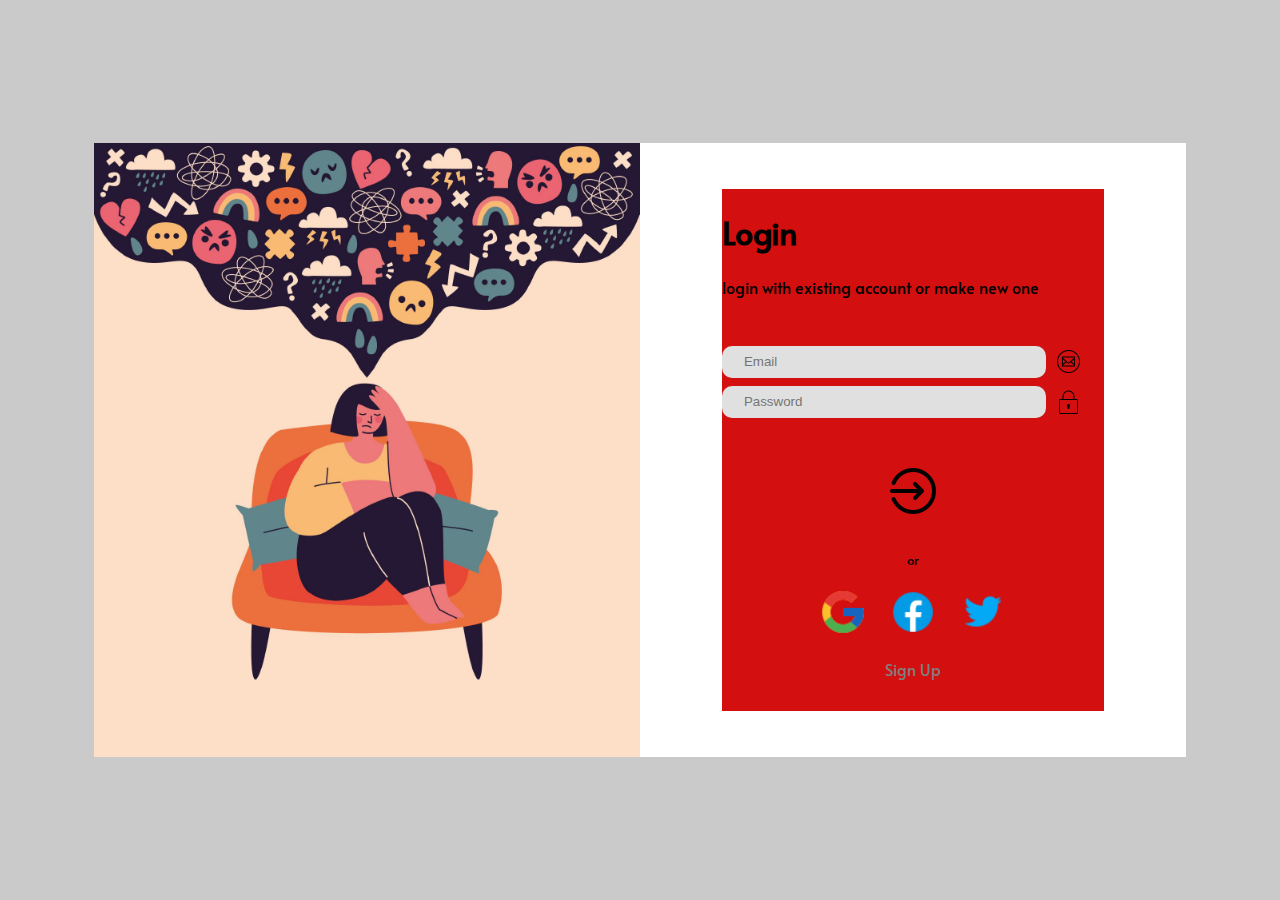
==== index.html @ 8096a6ed "Add files via upload" ====
<!DOCTYPE html>
<html lang="en">
<head>
    <meta charset="UTF-8">
    <meta http-equiv="X-UA-Compatible" content="IE=edge">
    <meta name="viewport" content="width=device-width, initial-scale=1.0">
    <title>Document</title>
    <link rel="stylesheet" href="style1.css">
    <link rel="preconnect" href="https://fonts.googleapis.com">
<link rel="preconnect" href="https://fonts.gstatic.com" crossorigin>
<link href="https://fonts.googleapis.com/css2?family=Alata&display=swap" rel="stylesheet">
</head>
<body>
    <div id="page">
        <div id="container">
            <div id="kiri">
                <img src="aset/login pic.png" id="foto">
            </div>
            <div id="kanan">
                <div id="login">
                    <h1>Login</h1>
                    login with existing account or make new one
                    <br>
                    <br>
                    <br>
                    <div id="barisemail">
                        <input type="email" name="" placeholder="Email" class="input" style="margin-right: 10px;">
                        <img src="aset/email.png" style="height: 25px; width: 25px;">
                    </div>
                    
                    <div id="barispass">
                        <input type="password" name="" placeholder="Password" class="input" style="margin-right: 10px;">
                        <img src="aset/password.png" style="height: 25px; width: 25px;">
                    </div>

                    <br>
                    <br>

                    <div id="barissub">
                        <input type="image" src="aset/enter.png" style="height: 50px;" alt="submit">
                    </div>

                    <br>

                    <p style="text-align: center; font-size: 13px;">or</p>

                    <div id="sosmed">
                        <a href="gmail.com"></a><img src="aset/google.png" style="height: 50px; width: 50px;" class="sosmed">
                        <img src="aset/icons8-facebook-48.png" style="height: 50px; width: 50px;" class="sosmed">
                        <img src="aset/icons8-twitter-48.png" style="height: 50px; width: 50px;" class="sosmed">
                    </div>

                    <a href="signup.html" style="text-decoration: none; text-align: center;"><p style="color: grey;">Sign Up</p></a>

                </div>
            </div>
        </div>
    </div>
</body>
</html>
---- style1.css ----
body{
    font-family: 'Alata', sans-serif;
}

#page{
    position: absolute;
    top: 0px;
    bottom: 0px;
    right: 0px;
    left: 0px;
    display: flex;
    align-items: center;
    justify-content: center;
    background-color: rgb(202, 202, 202);
}

#container{
    background-color: black;
    width: 1092px;
    height: 614px;
}

#kiri{
    background-color: #fddfc7;
    height: 100%;
    width: 50%;
    float: left;
    display: flex;
    align-items: center;
    justify-content: center;
   
}

#kanan{
    background-color: rgb(255, 255, 255);
    height: 100%;
    width: 50%;
    float: right;
    display: flex;
    align-items: center;
    justify-content: center;
}

#login{
    background-color: rgb(211, 15, 15);
    height: 85%;
    width: 70%;
}

#foto{
    max-height: 100%;
}

.input{
    background-color: rgb(224, 224, 224);
    outline: none;
    border: none;
    border-radius: 10px;
    height: 30px;
    width: 300px;
    padding-left: 22px;
}

#barisemail{
    height: 40px;
    display: flex;
    align-items: center;
}

#barispass{
    height: 40px;
    display: flex;
    align-items: center;
}

#barissub{
    height: 50px;
    display: flex;
    justify-content: center;
    align-items: center;

}

#sosmed{
 display: flex;
 align-items: center;
 justify-content: center;
 height: 60px;
}

.sosmed{
    padding-left: 10px;
    padding-right: 10px;
}
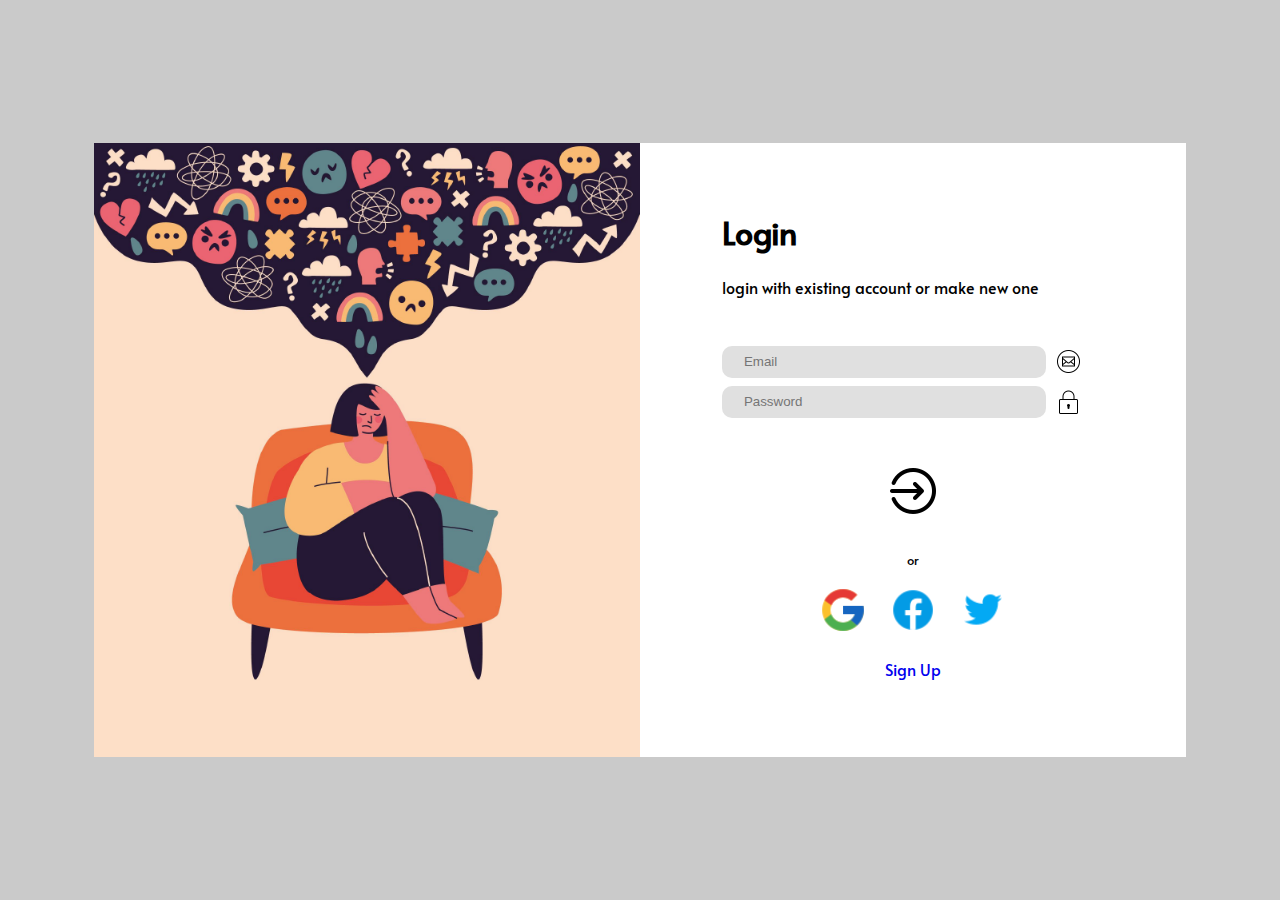
==== commit 635c195c: "Add files via upload" ====
--- a/index.html
+++ b/index.html
@@ -45,12 +45,12 @@
                     <p style="text-align: center; font-size: 13px;">or</p>
 
                     <div id="sosmed">
-                        <a href="gmail.com"></a><img src="aset/google.png" style="height: 50px; width: 50px;" class="sosmed">
-                        <img src="aset/icons8-facebook-48.png" style="height: 50px; width: 50px;" class="sosmed">
-                        <img src="aset/icons8-twitter-48.png" style="height: 50px; width: 50px;" class="sosmed">
+                        <a href="https://gmail.com"><img src="aset/google.png" style="height: 50px; width: 50px;" class="sosmed"></a>
+                        <a href="https://www.facebook.com"><img src="aset/icons8-facebook-48.png" style="height: 50px; width: 50px;" class="sosmed"></a>
+                        <a href="https://twitter.com"><img src="aset/icons8-twitter-48.png" style="height: 50px; width: 50px;" class="sosmed"></a>
                     </div>
 
-                    <a href="signup.html" style="text-decoration: none; text-align: center;"><p style="color: grey;">Sign Up</p></a>
+                    <a href="signup.html" style="text-decoration: none; text-align: center;"><p>Sign Up</p></a>
 
                 </div>
             </div>
--- a/style1.css
+++ b/style1.css
@@ -42,7 +42,7 @@
 }
 
 #login{
-    background-color: rgb(211, 15, 15);
+    background-color: rgb(255, 255, 255);
     height: 85%;
     width: 70%;
 }
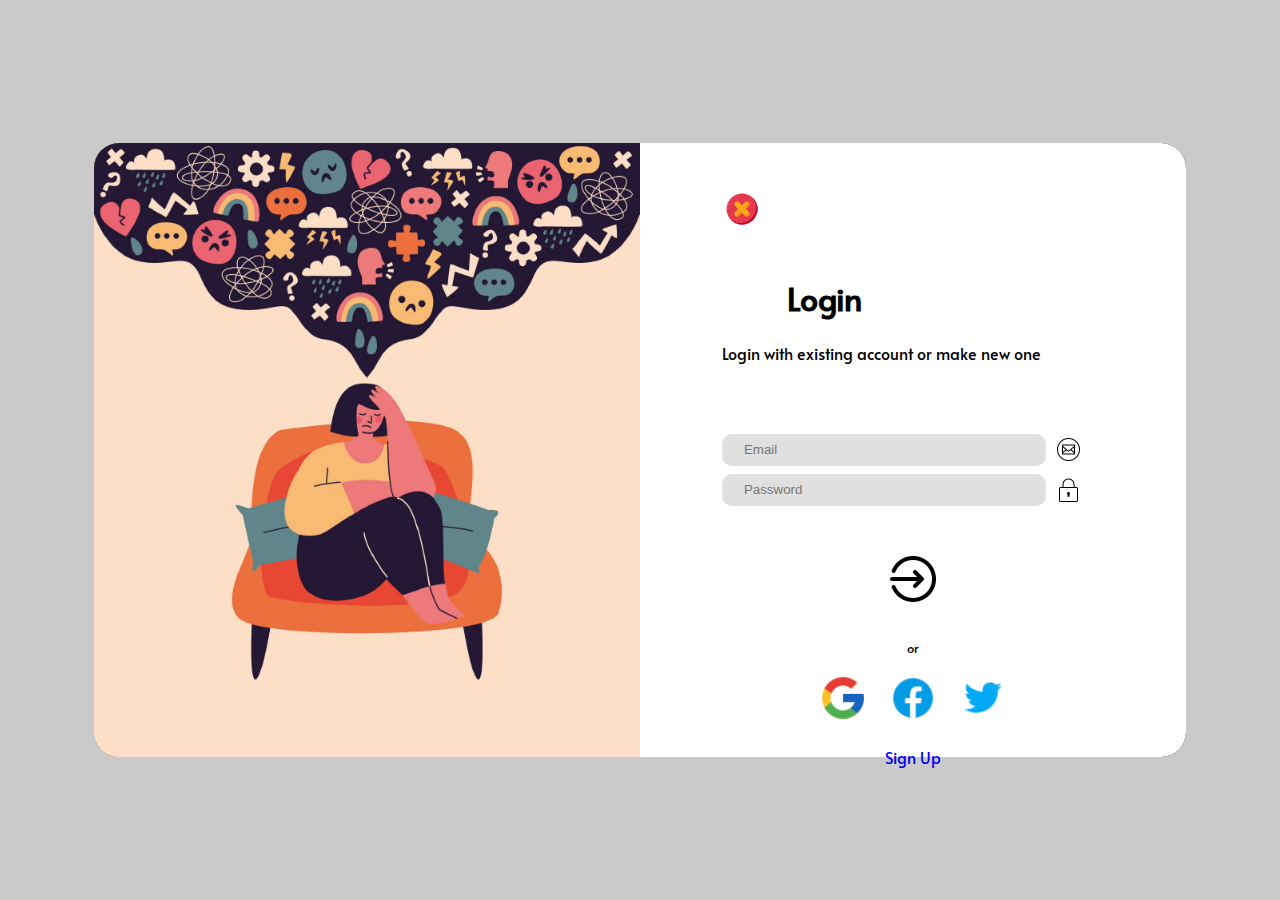
==== commit ba67b433: "Update index.html" ====
--- a/index.html
+++ b/index.html
@@ -18,8 +18,10 @@
             </div>
             <div id="kanan">
                 <div id="login">
-                    <h1>Login</h1>
-                    login with existing account or make new one
+                    <div id="close"><img src="aset/close.png" style="height: 40px;"></div>
+                    <br>
+                    <h1 style="padding-left: 17%;">Login</h1>
+                    <div id="keterangan">Login with existing account or make new one</div>
                     <br>
                     <br>
                     <br>
@@ -57,4 +59,4 @@
         </div>
     </div>
 </body>
-</html>+</html>
--- a/style1.css
+++ b/style1.css
@@ -18,6 +18,7 @@
     background-color: black;
     width: 1092px;
     height: 614px;
+    border-radius: 25px;
 }
 
 #kiri{
@@ -28,6 +29,8 @@
     display: flex;
     align-items: center;
     justify-content: center;
+    border-top-left-radius: 25px;
+    border-bottom-left-radius: 25px;
    
 }
 
@@ -39,6 +42,8 @@
     display: flex;
     align-items: center;
     justify-content: center;
+    border-top-right-radius: 25px;
+    border-bottom-right-radius: 25px;
 }
 
 #login{
@@ -49,6 +54,8 @@
 
 #foto{
     max-height: 100%;
+    border-top-left-radius: 25px;
+    border-bottom-left-radius: 25px;
 }
 
 .input{
@@ -91,4 +98,4 @@
 .sosmed{
     padding-left: 10px;
     padding-right: 10px;
-}+}
